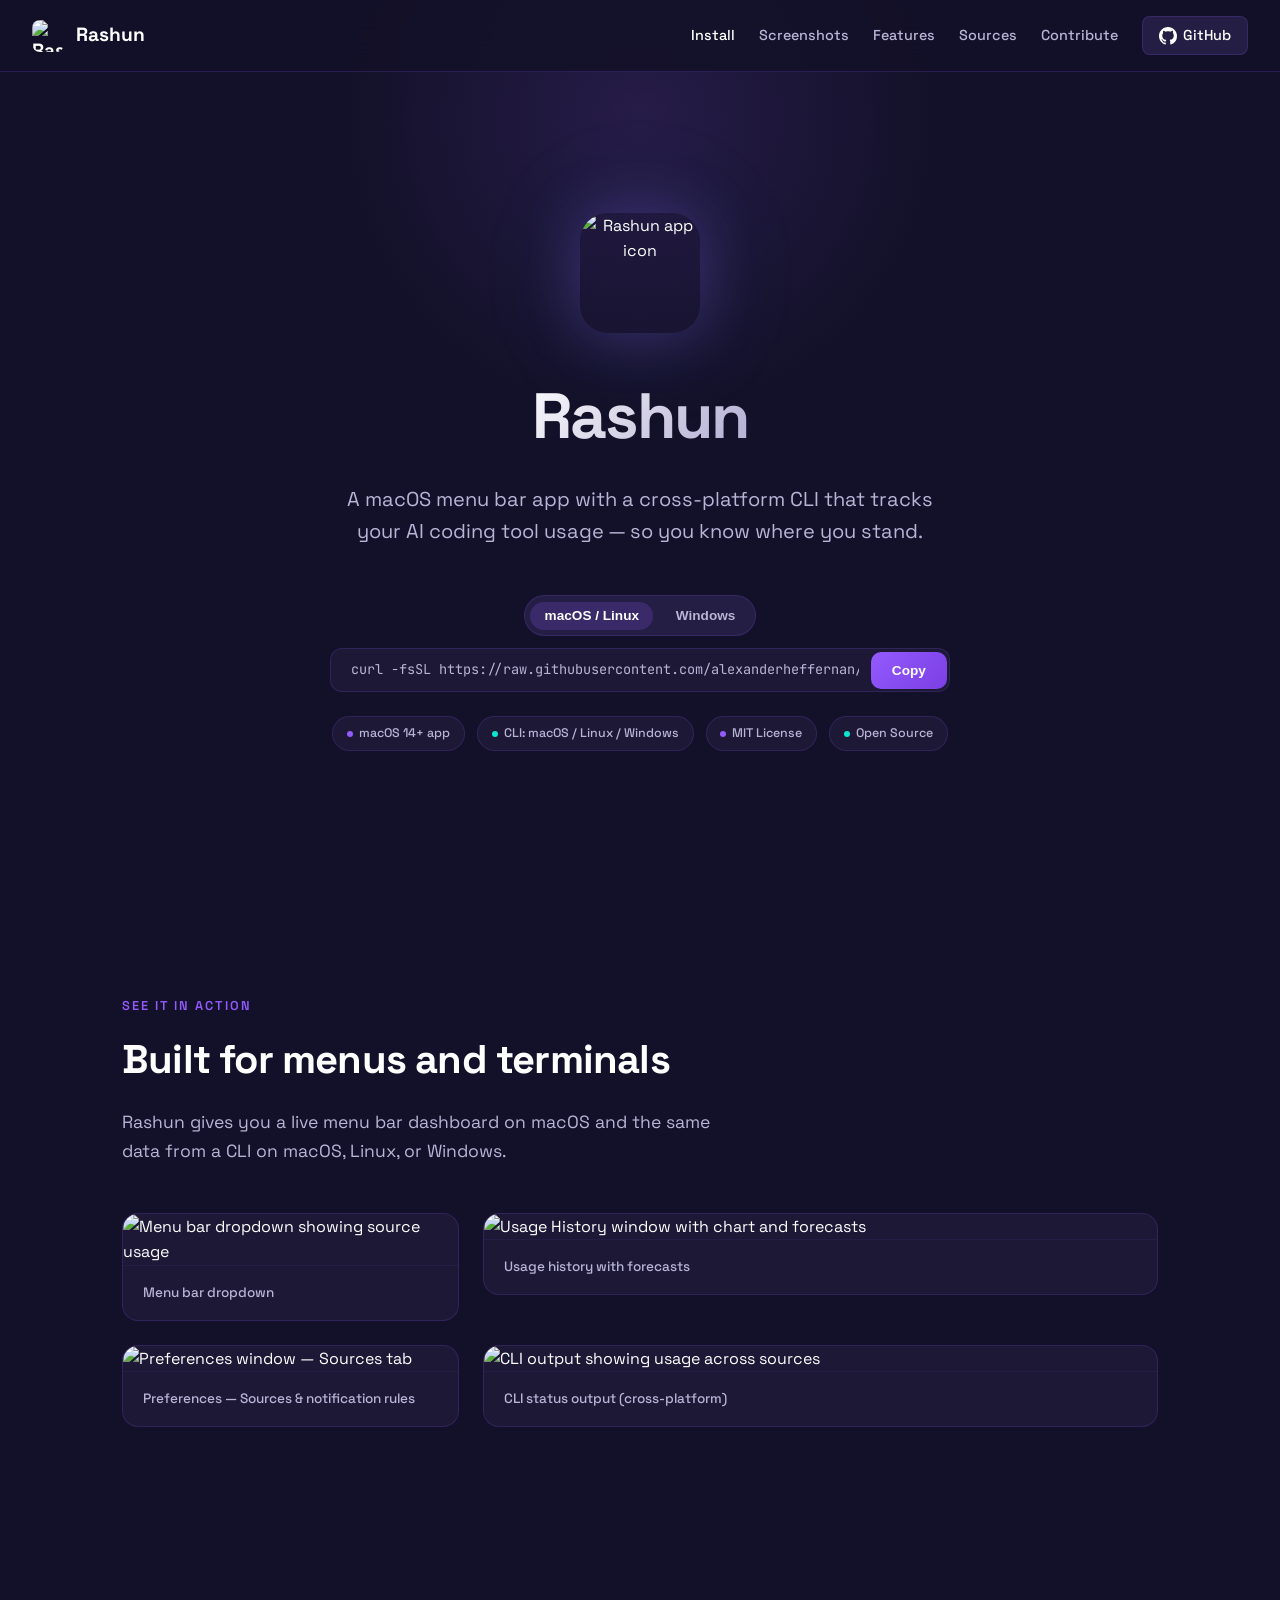
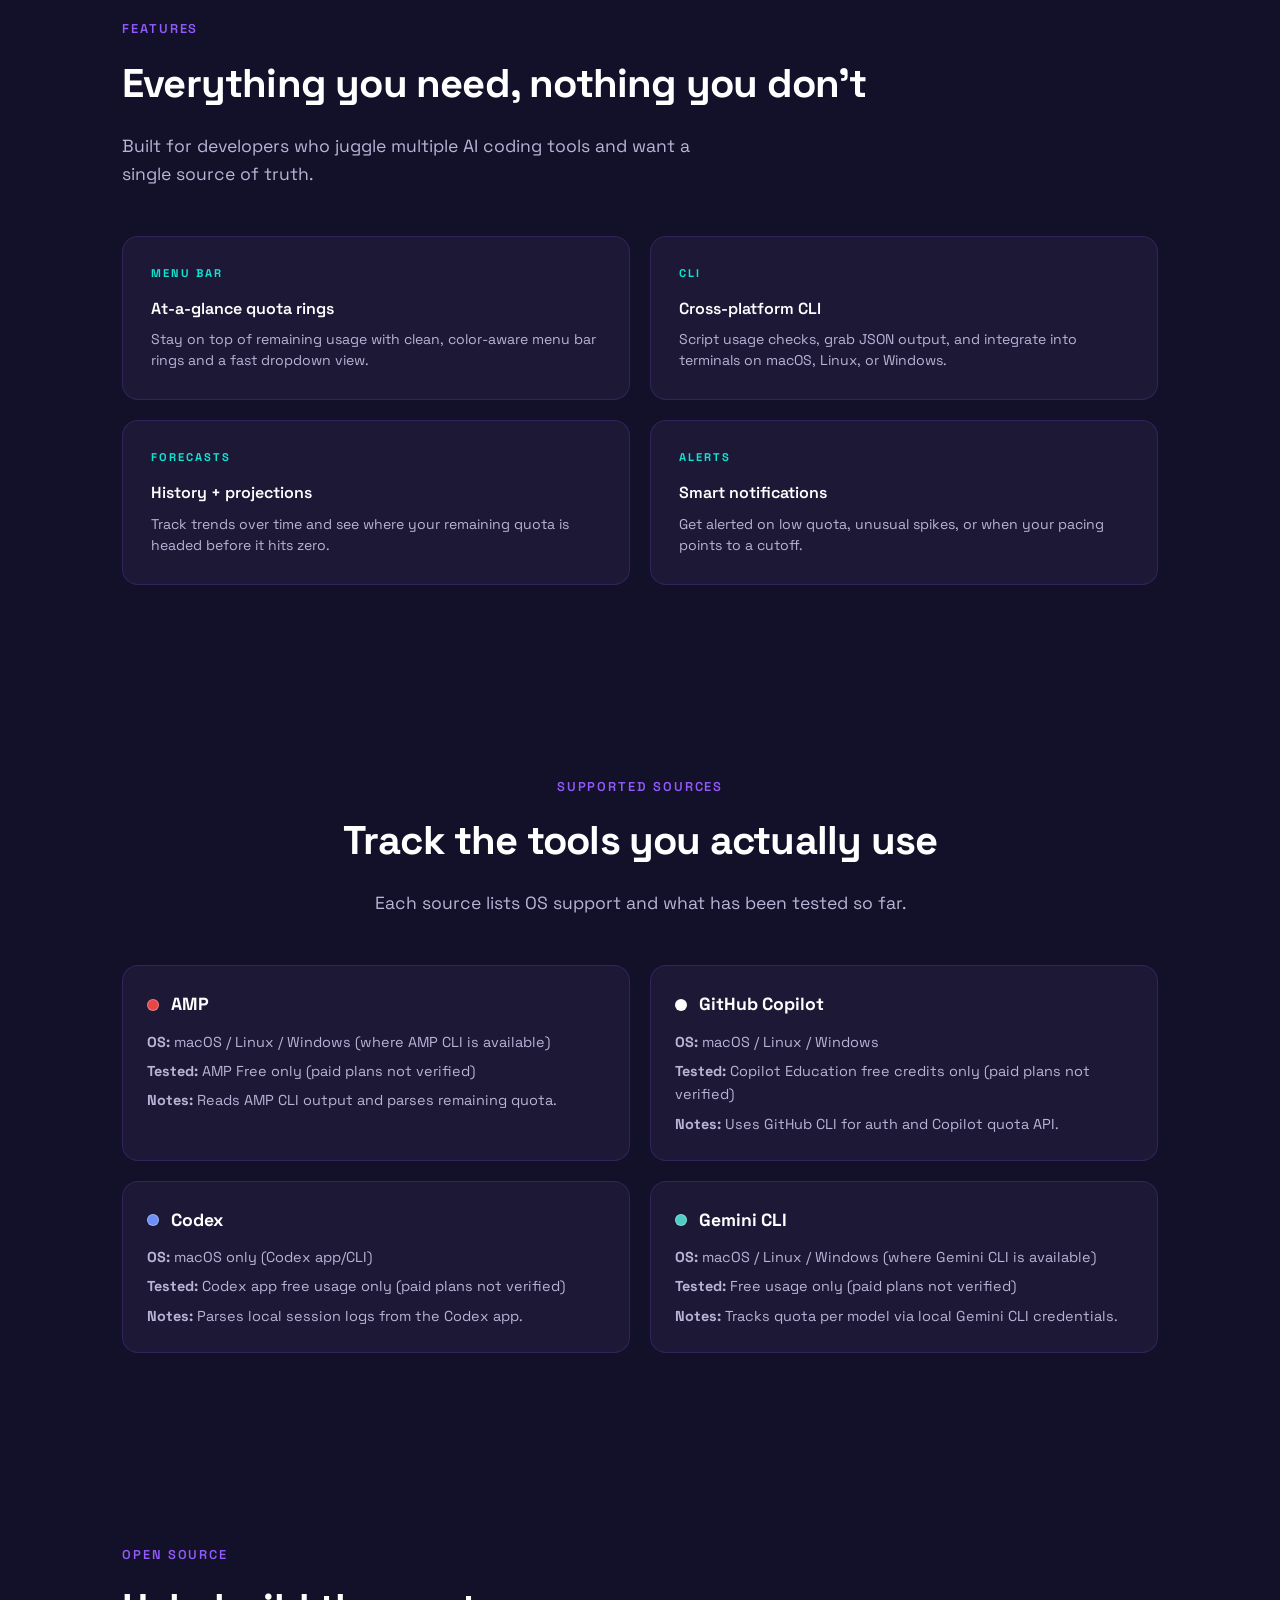
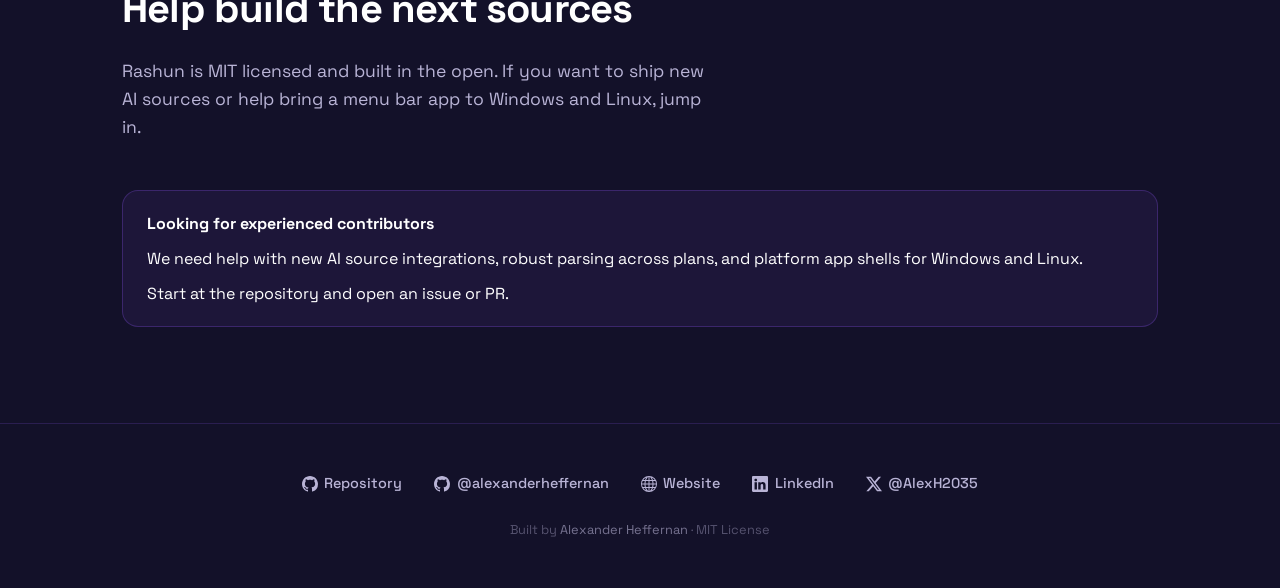
==== index.html @ 8f87a531 "feat: update index.html to enhance cross-platform support and improve installation instructions" ====
<!DOCTYPE html>
<html lang="en">
<head>
  <meta charset="UTF-8" />
  <meta name="viewport" content="width=device-width, initial-scale=1.0" />
  <title>Rashun — AI Usage Monitor for macOS + Cross-Platform CLI</title>
  <meta name="description" content="Rashun is a macOS menu bar app with a cross-platform CLI that tracks AI coding tool usage across Amp, Copilot, Codex, and Gemini." />
  <meta name="keywords" content="Rashun, AI usage monitor, macOS menu bar app, cross-platform CLI, Linux Windows CLI, Copilot usage tracker, Amp usage, Codex usage, Gemini usage, AI token tracker, developer tools" />
  <meta name="author" content="Alexander Heffernan" />
  <meta name="robots" content="index, follow" />
  <link rel="canonical" href="https://rashun.alexheffernan.dev" />

  <!-- Favicon & Icons -->
  <link rel="icon" type="image/jpeg" href="https://raw.githubusercontent.com/AlexanderHeffernan/Rashun/main/icon.jpg" />
  <link rel="apple-touch-icon" href="https://raw.githubusercontent.com/AlexanderHeffernan/Rashun/main/icon.jpg" />

  <!-- Open Graph (link previews in Slack, iMessage, Discord, Facebook, etc.) -->
  <meta property="og:type" content="website" />
  <meta property="og:url" content="https://rashun.alexheffernan.dev" />
  <meta property="og:title" content="Rashun — AI Usage Monitor for macOS + Cross-Platform CLI" />
  <meta property="og:description" content="A macOS menu bar app with a cross-platform CLI that tracks usage across Amp, Copilot, Codex, and Gemini." />
  <meta property="og:image" content="https://raw.githubusercontent.com/AlexanderHeffernan/Rashun/main/icon.jpg" />
  <meta property="og:image:alt" content="Rashun app icon" />
  <meta property="og:site_name" content="Rashun" />
  <meta property="og:locale" content="en_US" />

  <!-- Twitter / X Card -->
  <meta name="twitter:card" content="summary" />
  <meta name="twitter:url" content="https://rashun.alexheffernan.dev" />
  <meta name="twitter:title" content="Rashun — AI Usage Monitor for macOS + Cross-Platform CLI" />
  <meta name="twitter:description" content="A macOS menu bar app with a cross-platform CLI that tracks usage across Amp, Copilot, Codex, and Gemini." />
  <meta name="twitter:image" content="https://raw.githubusercontent.com/AlexanderHeffernan/Rashun/main/icon.jpg" />
  <meta name="twitter:image:alt" content="Rashun app icon" />
  <meta name="twitter:creator" content="@AlexanderHeffernan" />

  <!-- JSON-LD Structured Data -->
  <script type="application/ld+json">
  {
    "@context": "https://schema.org",
    "@type": "SoftwareApplication",
    "name": "Rashun",
    "operatingSystem": "macOS, Windows, Linux",
    "applicationCategory": "DeveloperApplication",
    "description": "A macOS menu bar app with a cross-platform CLI that tracks AI coding tool usage across Amp, Copilot, Codex, and Gemini.",
    "url": "https://rashun.alexheffernan.dev",
    "image": "https://raw.githubusercontent.com/AlexanderHeffernan/Rashun/main/icon.jpg",
    "author": {
      "@type": "Person",
      "name": "Alexander Heffernan",
      "url": "https://alexheffernan.dev"
    },
    "offers": {
      "@type": "Offer",
      "price": "0",
      "priceCurrency": "USD"
    },
    "keywords": "AI usage monitor, Copilot tracker, Amp usage, Codex, Gemini, macOS menu bar, cross-platform CLI"
  }
  </script>
  <style>
    @import url("https://fonts.googleapis.com/css2?family=JetBrains+Mono:wght@400;600&family=Space+Grotesk:wght@400;500;600;700&display=swap");

    *, *::before, *::after { margin: 0; padding: 0; box-sizing: border-box; }

    :root {
      --bg: #131129;
      --bg-card: #1C1836;
      --bg-card-alt: #241E44;
      --primary: #935AFD;
      --accent: #0DE4D1;
      --text: #ffffff;
      --text-muted: #B9B4D6;
      --warning: #FFD166;
      --stroke: rgba(147, 90, 253, 0.18);
    }

    html { scroll-behavior: smooth; }

    body {
      font-family: "Space Grotesk", "Segoe UI", system-ui, sans-serif;
      background: var(--bg);
      color: var(--text);
      line-height: 1.6;
      overflow-x: hidden;
    }

    /* ── Nav ── */
    nav {
      position: fixed;
      top: 0;
      left: 0;
      right: 0;
      z-index: 100;
      padding: 1rem 2rem;
      display: flex;
      align-items: center;
      justify-content: space-between;
      background: rgba(19, 17, 41, 0.85);
      backdrop-filter: blur(20px);
      -webkit-backdrop-filter: blur(20px);
      border-bottom: 1px solid var(--stroke);
    }

    .nav-brand {
      display: flex;
      align-items: center;
      gap: 0.75rem;
      text-decoration: none;
      color: var(--text);
      font-weight: 700;
      font-size: 1.2rem;
    }

    .nav-brand img {
      width: 32px;
      height: 32px;
      border-radius: 8px;
    }

    .nav-links {
      display: flex;
      align-items: center;
      gap: 1.5rem;
    }

    .nav-links a {
      color: var(--text-muted);
      text-decoration: none;
      font-size: 0.9rem;
      font-weight: 500;
      transition: color 0.2s;
    }

    .nav-links a:hover { color: var(--text); }
    .nav-links a.active { color: var(--text); }

    .nav-github {
      display: flex;
      align-items: center;
      gap: 0.4rem;
      background: var(--bg-card-alt);
      padding: 0.45rem 1rem;
      border-radius: 8px;
      border: 1px solid var(--stroke);
      color: var(--text) !important;
      transition: border-color 0.2s, background 0.2s;
    }

    .nav-github:hover {
      border-color: var(--primary);
      background: rgba(147, 90, 253, 0.1);
    }

    .nav-github svg { width: 18px; height: 18px; fill: currentColor; }

    /* ── Hero ── */
    .hero {
      min-height: 100vh;
      display: flex;
      flex-direction: column;
      align-items: center;
      justify-content: center;
      text-align: center;
      padding: 8rem 2rem 4rem;
      position: relative;
    }

    .hero::before {
      content: "";
      position: absolute;
      top: -20%;
      left: 50%;
      transform: translateX(-50%);
      width: 600px;
      height: 600px;
      background: radial-gradient(circle, rgba(147, 90, 253, 0.15) 0%, transparent 70%);
      pointer-events: none;
    }

    .hero-icon {
      width: 120px;
      height: 120px;
      border-radius: 28px;
      margin-bottom: 2rem;
      box-shadow: 0 0 60px rgba(147, 90, 253, 0.3), 0 0 120px rgba(13, 228, 209, 0.1);
      position: relative;
      z-index: 1;
    }

    .hero h1 {
      font-size: 4rem;
      font-weight: 800;
      letter-spacing: -0.03em;
      margin-bottom: 1rem;
      background: linear-gradient(135deg, var(--text) 0%, var(--text-muted) 85%);
      -webkit-background-clip: text;
      -webkit-text-fill-color: transparent;
      background-clip: text;
      position: relative;
      z-index: 1;
    }

    .hero p {
      font-size: 1.25rem;
      color: var(--text-muted);
      max-width: 600px;
      margin-bottom: 3rem;
      position: relative;
      z-index: 1;
    }

    .install-block {
      position: relative;
      z-index: 1;
      width: 100%;
      max-width: 620px;
    }

    .install-label {
      font-size: 0.8rem;
      text-transform: uppercase;
      letter-spacing: 0.1em;
      color: var(--accent);
      font-weight: 600;
      margin-bottom: 0.75rem;
    }

    .install-box {
      display: flex;
      align-items: center;
      background: var(--bg-card);
      border: 1px solid var(--stroke);
      border-radius: 12px;
      padding: 0.15rem 0.15rem 0.15rem 1.25rem;
      gap: 0.75rem;
      transition: border-color 0.2s;
    }

    .install-box:hover { border-color: var(--primary); }

    .install-box code {
      flex: 1;
      font-family: "JetBrains Mono", "Cascadia Code", monospace;
      font-size: 0.85rem;
      color: var(--text-muted);
      white-space: nowrap;
      overflow-x: auto;
      scrollbar-width: none;
    }

    .install-box code::-webkit-scrollbar { display: none; }

    .copy-btn {
      background: linear-gradient(135deg, var(--primary), #7B3FE4);
      color: white;
      border: none;
      padding: 0.7rem 1.3rem;
      border-radius: 10px;
      font-size: 0.85rem;
      font-weight: 600;
      cursor: pointer;
      white-space: nowrap;
      transition: opacity 0.2s, transform 0.1s;
      flex-shrink: 0;
    }

    .install-tabs {
      display: inline-flex;
      gap: 0.5rem;
      background: var(--bg-card-alt);
      border: 1px solid var(--stroke);
      border-radius: 999px;
      padding: 0.35rem;
      margin-bottom: 0.75rem;
    }

    .install-tab {
      border: none;
      background: transparent;
      color: var(--text-muted);
      font-size: 0.85rem;
      padding: 0.4rem 0.9rem;
      border-radius: 999px;
      cursor: pointer;
      transition: color 0.2s, background 0.2s;
      font-weight: 600;
    }

    .install-tab.active {
      background: rgba(147, 90, 253, 0.2);
      color: var(--text);
    }

    .install-hint {
      margin-top: 0.8rem;
      color: var(--text-muted);
      font-size: 0.85rem;
    }

    .copy-btn:hover { opacity: 0.9; }
    .copy-btn:active { transform: scale(0.97); }

    .hero-badges {
      display: flex;
      gap: 0.75rem;
      margin-top: 1.5rem;
      flex-wrap: wrap;
      justify-content: center;
      position: relative;
      z-index: 1;
    }

    .badge {
      display: inline-flex;
      align-items: center;
      gap: 0.4rem;
      font-size: 0.78rem;
      font-weight: 500;
      color: var(--text-muted);
      background: var(--bg-card);
      padding: 0.4rem 0.85rem;
      border-radius: 20px;
      border: 1px solid var(--stroke);
    }

    .badge-dot {
      width: 6px;
      height: 6px;
      border-radius: 50%;
    }

    .badge-dot.purple { background: var(--primary); }
    .badge-dot.cyan { background: var(--accent); }

    /* ── Section shared ── */
    section {
      padding: 6rem 2rem;
      max-width: 1100px;
      margin: 0 auto;
    }

    .section-label {
      font-size: 0.8rem;
      text-transform: uppercase;
      letter-spacing: 0.15em;
      color: var(--primary);
      font-weight: 600;
      margin-bottom: 0.75rem;
    }

    .section-title {
      font-size: 2.5rem;
      font-weight: 700;
      letter-spacing: -0.02em;
      margin-bottom: 1rem;
    }

    .section-desc {
      color: var(--text-muted);
      font-size: 1.1rem;
      max-width: 600px;
      margin-bottom: 3rem;
    }

    /* ── Screenshots ── */
    .screenshots-grid {
      display: grid;
      grid-template-columns: 1fr 2fr;
      gap: 1.5rem;
      align-items: start;
    }

    .screenshot-card {
      background: var(--bg-card);
      border: 1px solid var(--stroke);
      border-radius: 16px;
      overflow: hidden;
      transition: border-color 0.3s, transform 0.3s;
    }

    .screenshot-card:hover {
      border-color: rgba(147, 90, 253, 0.3);
      transform: translateY(-4px);
    }

    .screenshot-card img {
      width: 100%;
      height: auto;
      display: block;
    }

    .screenshot-caption {
      padding: 1rem 1.25rem;
      font-size: 0.85rem;
      color: var(--text-muted);
      font-weight: 500;
      border-top: 1px solid rgba(147, 90, 253, 0.08);
    }

    .screenshot-wide {
      grid-column: 1 / -1;
    }

    /* ── Features ── */
    .features-grid {
      display: grid;
      grid-template-columns: repeat(2, 1fr);
      gap: 1.25rem;
    }

    .feature-card {
      background: var(--bg-card);
      border: 1px solid var(--stroke);
      border-radius: 16px;
      padding: 1.75rem;
      transition: border-color 0.3s, transform 0.3s;
    }

    .feature-card:hover {
      border-color: rgba(147, 90, 253, 0.25);
      transform: translateY(-2px);
    }

    .feature-icon {
      font-size: 0.7rem;
      letter-spacing: 0.18em;
      text-transform: uppercase;
      color: var(--accent);
      margin-bottom: 0.8rem;
      font-weight: 700;
    }

    .feature-card h3 {
      font-size: 1rem;
      font-weight: 600;
      margin-bottom: 0.5rem;
    }

    .feature-card p {
      font-size: 0.88rem;
      color: var(--text-muted);
      line-height: 1.5;
    }

    /* ── Sources ── */
    .sources-grid {
      display: grid;
      grid-template-columns: repeat(2, 1fr);
      gap: 1.25rem;
      margin-top: 2rem;
    }

    .source-card {
      background: var(--bg-card);
      border: 1px solid var(--stroke);
      border-radius: 16px;
      padding: 1.5rem;
      display: flex;
      flex-direction: column;
      gap: 0.75rem;
    }

    .source-header {
      display: flex;
      align-items: center;
      gap: 0.75rem;
      font-weight: 700;
      font-size: 1.1rem;
    }

    .source-dot {
      width: 12px;
      height: 12px;
      border-radius: 50%;
      flex-shrink: 0;
      border: 1px solid rgba(255, 255, 255, 0.3);
    }

    .source-meta {
      font-size: 0.9rem;
      color: var(--text-muted);
      display: grid;
      gap: 0.4rem;
    }

    .source-meta span {
      display: block;
    }

    .callout {
      background: rgba(147, 90, 253, 0.08);
      border: 1px solid rgba(147, 90, 253, 0.25);
      padding: 1.25rem 1.5rem;
      border-radius: 16px;
      display: grid;
      gap: 0.6rem;
    }

    .callout strong {
      font-size: 1rem;
    }

    /* ── Footer ── */
    footer {
      border-top: 1px solid var(--stroke);
      padding: 3rem 2rem;
      text-align: center;
    }

    .footer-links {
      display: flex;
      justify-content: center;
      gap: 2rem;
      margin-bottom: 1.5rem;
      flex-wrap: wrap;
    }

    .footer-links a {
      color: var(--text-muted);
      text-decoration: none;
      font-size: 0.9rem;
      font-weight: 500;
      transition: color 0.2s;
      display: inline-flex;
      align-items: center;
      gap: 0.4rem;
    }

    .footer-links a:hover { color: var(--accent); }

    .footer-links svg {
      width: 16px;
      height: 16px;
      fill: currentColor;
    }

    .footer-copy {
      color: rgba(185, 180, 214, 0.4);
      font-size: 0.8rem;
    }

    .footer-copy a {
      color: rgba(185, 180, 214, 0.6);
      text-decoration: none;
      transition: color 0.2s;
    }

    .footer-copy a:hover { color: var(--accent); }

    /* ── Scroll animations ── */
    .fade-in {
      opacity: 0;
      transform: translateY(20px);
      transition: opacity 0.6s ease, transform 0.6s ease;
    }

    .fade-in.visible {
      opacity: 1;
      transform: translateY(0);
    }

    .fade-in-delay-1 { transition-delay: 0.08s; }
    .fade-in-delay-2 { transition-delay: 0.16s; }
    .fade-in-delay-3 { transition-delay: 0.24s; }
    .fade-in-delay-4 { transition-delay: 0.32s; }
    .fade-in-delay-5 { transition-delay: 0.4s; }
    .fade-in-delay-6 { transition-delay: 0.48s; }
    .fade-in-delay-7 { transition-delay: 0.56s; }
    .fade-in-delay-8 { transition-delay: 0.64s; }

    /* ── Responsive ── */
    @media (max-width: 768px) {
      .hero h1 { font-size: 2.5rem; }
      .hero p { font-size: 1.05rem; }
      .hero-icon { width: 88px; height: 88px; border-radius: 22px; }
      .screenshots-grid { grid-template-columns: 1fr; }
      .features-grid { grid-template-columns: 1fr; }
      .sources-grid { grid-template-columns: 1fr; }
      .nav-links a:not(.nav-github) { display: none; }
      .section-title { font-size: 1.8rem; }
      .install-box code { font-size: 0.72rem; }
    }

    @media (max-width: 480px) {
      nav { padding: 0.75rem 1rem; }
      .hero { padding: 7rem 1.25rem 3rem; }
      section { padding: 4rem 1.25rem; }
      .install-box { flex-direction: column; padding: 1rem; gap: 0.75rem; }
      .install-box code { white-space: normal; word-break: break-all; text-align: center; }
      .copy-btn { width: 100%; }
    }
  </style>
</head>
<body>

  <!-- Nav -->
  <nav>
    <a class="nav-brand" href="#">
      <img src="https://raw.githubusercontent.com/alexanderheffernan/rashun/main/icon.jpg" alt="Rashun" />
      Rashun
    </a>
    <div class="nav-links">
      <a href="#install">Install</a>
      <a href="#screenshots">Screenshots</a>
      <a href="#features">Features</a>
      <a href="#sources">Sources</a>
      <a href="#contribute">Contribute</a>
      <a class="nav-github" href="https://github.com/alexanderheffernan/rashun" target="_blank" rel="noopener">
        <svg viewBox="0 0 16 16"><path d="M8 0C3.58 0 0 3.58 0 8c0 3.54 2.29 6.53 5.47 7.59.4.07.55-.17.55-.38 0-.19-.01-.82-.01-1.49-2.01.37-2.53-.49-2.69-.94-.09-.23-.48-.94-.82-1.13-.28-.15-.68-.52-.01-.53.63-.01 1.08.58 1.23.82.72 1.21 1.87.87 2.33.66.07-.52.28-.87.51-1.07-1.78-.2-3.64-.89-3.64-3.95 0-.87.31-1.59.82-2.15-.08-.2-.36-1.02.08-2.12 0 0 .67-.21 2.2.82.64-.18 1.32-.27 2-.27.68 0 1.36.09 2 .27 1.53-1.04 2.2-.82 2.2-.82.44 1.1.16 1.92.08 2.12.51.56.82 1.27.82 2.15 0 3.07-1.87 3.75-3.65 3.95.29.25.54.73.54 1.48 0 1.07-.01 1.93-.01 2.2 0 .21.15.46.55.38A8.013 8.013 0 0016 8c0-4.42-3.58-8-8-8z"/></svg>
        GitHub
      </a>
    </div>
  </nav>

  <!-- Hero -->
  <section class="hero" id="install">
    <img class="hero-icon fade-in" src="https://raw.githubusercontent.com/alexanderheffernan/rashun/main/icon.jpg" alt="Rashun app icon" />
    <h1 class="fade-in fade-in-delay-1">Rashun</h1>
    <p class="fade-in fade-in-delay-2">A macOS menu bar app with a cross-platform CLI that tracks your AI coding tool usage — so you know where you stand.</p>
    <div class="install-block fade-in fade-in-delay-3">
      <div class="install-tabs" role="tablist">
        <button class="install-tab active" data-os="unix" type="button">macOS / Linux</button>
        <button class="install-tab" data-os="windows" type="button">Windows</button>
      </div>
      <div class="install-box">
        <code id="install-cmd"
          data-unix="curl -fsSL https://raw.githubusercontent.com/alexanderheffernan/rashun/main/install.sh | bash"
          data-windows="irm https://raw.githubusercontent.com/alexanderheffernan/rashun/main/scripts/install/windows.ps1 | iex">curl -fsSL https://raw.githubusercontent.com/alexanderheffernan/rashun/main/install.sh | bash</code>
        <button class="copy-btn" onclick="copyInstall()">Copy</button>
      </div>
    </div>
    <div class="hero-badges fade-in fade-in-delay-4">
      <span class="badge"><span class="badge-dot purple"></span> macOS 14+ app</span>
      <span class="badge"><span class="badge-dot cyan"></span> CLI: macOS / Linux / Windows</span>
      <span class="badge"><span class="badge-dot purple"></span> MIT License</span>
      <span class="badge"><span class="badge-dot cyan"></span> Open Source</span>
    </div>
  </section>

  <!-- Screenshots -->
  <section id="screenshots">
    <div class="section-label fade-in">See it in action</div>
    <h2 class="section-title fade-in fade-in-delay-1">Built for menus and terminals</h2>
    <p class="section-desc fade-in fade-in-delay-2">Rashun gives you a live menu bar dashboard on macOS and the same data from a CLI on macOS, Linux, or Windows.</p>
    <div class="screenshots-grid">
      <div class="screenshot-card fade-in fade-in-delay-3">
        <img src="https://raw.githubusercontent.com/alexanderheffernan/rashun/main/screenshots/menu-bar.png" alt="Menu bar dropdown showing source usage" loading="lazy" />
        <div class="screenshot-caption">Menu bar dropdown</div>
      </div>
      <div class="screenshot-card fade-in fade-in-delay-4">
        <img src="https://raw.githubusercontent.com/alexanderheffernan/rashun/main/screenshots/usage-history.png" alt="Usage History window with chart and forecasts" loading="lazy" />
        <div class="screenshot-caption">Usage history with forecasts</div>
      </div>
      <div class="screenshot-card fade-in fade-in-delay-5">
        <img src="https://raw.githubusercontent.com/alexanderheffernan/rashun/main/screenshots/preferences.png" alt="Preferences window — Sources tab" loading="lazy" />
        <div class="screenshot-caption">Preferences — Sources &amp; notification rules</div>
      </div>
      <div class="screenshot-card fade-in fade-in-delay-6">
        <img src="https://raw.githubusercontent.com/alexanderheffernan/rashun/main/screenshots/cli.png" alt="CLI output showing usage across sources" loading="lazy" />
        <div class="screenshot-caption">CLI status output (cross-platform)</div>
      </div>

    </div>
  </section>

  <!-- Features -->
  <section id="features">
    <div class="section-label fade-in">Features</div>
    <h2 class="section-title fade-in fade-in-delay-1">Everything you need, nothing you don't</h2>
    <p class="section-desc fade-in fade-in-delay-2">Built for developers who juggle multiple AI coding tools and want a single source of truth.</p>
    <div class="features-grid">
      <div class="feature-card fade-in">
        <div class="feature-icon">Menu Bar</div>
        <h3>At-a-glance quota rings</h3>
        <p>Stay on top of remaining usage with clean, color-aware menu bar rings and a fast dropdown view.</p>
      </div>
      <div class="feature-card fade-in fade-in-delay-1">
        <div class="feature-icon">CLI</div>
        <h3>Cross-platform CLI</h3>
        <p>Script usage checks, grab JSON output, and integrate into terminals on macOS, Linux, or Windows.</p>
      </div>
      <div class="feature-card fade-in fade-in-delay-2">
        <div class="feature-icon">Forecasts</div>
        <h3>History + projections</h3>
        <p>Track trends over time and see where your remaining quota is headed before it hits zero.</p>
      </div>
      <div class="feature-card fade-in fade-in-delay-3">
        <div class="feature-icon">Alerts</div>
        <h3>Smart notifications</h3>
        <p>Get alerted on low quota, unusual spikes, or when your pacing points to a cutoff.</p>
      </div>
    </div>
  </section>

  <!-- Sources -->
  <section id="sources" style="text-align: center;">
    <div class="section-label fade-in">Supported sources</div>
    <h2 class="section-title fade-in fade-in-delay-1">Track the tools you actually use</h2>
    <p class="section-desc fade-in fade-in-delay-2" style="margin-left: auto; margin-right: auto;">Each source lists OS support and what has been tested so far.</p>
    <div class="sources-grid" style="text-align: left;">
      <div class="source-card fade-in fade-in-delay-3">
        <div class="source-header"><span class="source-dot" style="background: #E84545;"></span> AMP</div>
        <div class="source-meta">
          <span><strong>OS:</strong> macOS / Linux / Windows (where AMP CLI is available)</span>
          <span><strong>Tested:</strong> AMP Free only (paid plans not verified)</span>
          <span><strong>Notes:</strong> Reads AMP CLI output and parses remaining quota.</span>
        </div>
      </div>
      <div class="source-card fade-in fade-in-delay-4">
        <div class="source-header"><span class="source-dot" style="background: #FFFFFF;"></span> GitHub Copilot</div>
        <div class="source-meta">
          <span><strong>OS:</strong> macOS / Linux / Windows</span>
          <span><strong>Tested:</strong> Copilot Education free credits only (paid plans not verified)</span>
          <span><strong>Notes:</strong> Uses GitHub CLI for auth and Copilot quota API.</span>
        </div>
      </div>
      <div class="source-card fade-in fade-in-delay-5">
        <div class="source-header"><span class="source-dot" style="background: #6E8FF6;"></span> Codex</div>
        <div class="source-meta">
          <span><strong>OS:</strong> macOS only (Codex app/CLI)</span>
          <span><strong>Tested:</strong> Codex app free usage only (paid plans not verified)</span>
          <span><strong>Notes:</strong> Parses local session logs from the Codex app.</span>
        </div>
      </div>
      <div class="source-card fade-in fade-in-delay-6">
        <div class="source-header"><span class="source-dot" style="background: #4ECDC4;"></span> Gemini CLI</div>
        <div class="source-meta">
          <span><strong>OS:</strong> macOS / Linux / Windows (where Gemini CLI is available)</span>
          <span><strong>Tested:</strong> Free usage only (paid plans not verified)</span>
          <span><strong>Notes:</strong> Tracks quota per model via local Gemini CLI credentials.</span>
        </div>
      </div>
    </div>
  </section>

  <!-- Contribute -->
  <section id="contribute">
    <div class="section-label fade-in">Open source</div>
    <h2 class="section-title fade-in fade-in-delay-1">Help build the next sources</h2>
    <p class="section-desc fade-in fade-in-delay-2">Rashun is MIT licensed and built in the open. If you want to ship new AI sources or help bring a menu bar app to Windows and Linux, jump in.</p>
    <div class="callout fade-in fade-in-delay-3">
      <strong>Looking for experienced contributors</strong>
      <span>We need help with new AI source integrations, robust parsing across plans, and platform app shells for Windows and Linux.</span>
      <span>Start at the repository and open an issue or PR.</span>
    </div>
  </section>

  <!-- Footer -->
  <footer>
    <div class="footer-links">
      <a href="https://github.com/alexanderheffernan/rashun" target="_blank" rel="noopener">
        <svg viewBox="0 0 16 16"><path d="M8 0C3.58 0 0 3.58 0 8c0 3.54 2.29 6.53 5.47 7.59.4.07.55-.17.55-.38 0-.19-.01-.82-.01-1.49-2.01.37-2.53-.49-2.69-.94-.09-.23-.48-.94-.82-1.13-.28-.15-.68-.52-.01-.53.63-.01 1.08.58 1.23.82.72 1.21 1.87.87 2.33.66.07-.52.28-.87.51-1.07-1.78-.2-3.64-.89-3.64-3.95 0-.87.31-1.59.82-2.15-.08-.2-.36-1.02.08-2.12 0 0 .67-.21 2.2.82.64-.18 1.32-.27 2-.27.68 0 1.36.09 2 .27 1.53-1.04 2.2-.82 2.2-.82.44 1.1.16 1.92.08 2.12.51.56.82 1.27.82 2.15 0 3.07-1.87 3.75-3.65 3.95.29.25.54.73.54 1.48 0 1.07-.01 1.93-.01 2.2 0 .21.15.46.55.38A8.013 8.013 0 0016 8c0-4.42-3.58-8-8-8z"/></svg>
        Repository
      </a>
      <a href="https://github.com/alexanderheffernan" target="_blank" rel="noopener">
        <svg viewBox="0 0 16 16"><path d="M8 0C3.58 0 0 3.58 0 8c0 3.54 2.29 6.53 5.47 7.59.4.07.55-.17.55-.38 0-.19-.01-.82-.01-1.49-2.01.37-2.53-.49-2.69-.94-.09-.23-.48-.94-.82-1.13-.28-.15-.68-.52-.01-.53.63-.01 1.08.58 1.23.82.72 1.21 1.87.87 2.33.66.07-.52.28-.87.51-1.07-1.78-.2-3.64-.89-3.64-3.95 0-.87.31-1.59.82-2.15-.08-.2-.36-1.02.08-2.12 0 0 .67-.21 2.2.82.64-.18 1.32-.27 2-.27.68 0 1.36.09 2 .27 1.53-1.04 2.2-.82 2.2-.82.44 1.1.16 1.92.08 2.12.51.56.82 1.27.82 2.15 0 3.07-1.87 3.75-3.65 3.95.29.25.54.73.54 1.48 0 1.07-.01 1.93-.01 2.2 0 .21.15.46.55.38A8.013 8.013 0 0016 8c0-4.42-3.58-8-8-8z"/></svg>
        @alexanderheffernan
      </a>
      <a href="https://alexheffernan.dev" target="_blank" rel="noopener">
        <svg viewBox="0 0 16 16"><path d="M0 8a8 8 0 1116 0A8 8 0 010 8zm7.5-6.923c-.67.204-1.335.82-1.887 1.855A7.97 7.97 0 005.145 4H7.5V1.077zM4.09 4a9.267 9.267 0 01.64-1.539 6.7 6.7 0 01.597-.933A7.025 7.025 0 002.255 4H4.09zm-.582 3.5c.03-.877.138-1.718.312-2.5H1.674a6.958 6.958 0 00-.656 2.5h2.49zM4.847 5a12.5 12.5 0 00-.338 2.5H7.5V5H4.847zM8.5 5v2.5h2.99a12.495 12.495 0 00-.337-2.5H8.5zM4.51 8.5a12.5 12.5 0 00.337 2.5H7.5V8.5H4.51zm3.99 0V11h2.653c.187-.765.306-1.608.338-2.5H8.5zM5.145 12c.138.386.295.744.468 1.068.552 1.035 1.218 1.65 1.887 1.855V12H5.145zm.182 2.472a6.696 6.696 0 01-.597-.933A9.268 9.268 0 014.09 12H2.255a7.024 7.024 0 003.072 2.472zM3.82 11a13.652 13.652 0 01-.312-2.5h-2.49c.062.89.291 1.733.656 2.5H3.82zm6.853 3.472A7.024 7.024 0 0013.745 12H11.91a9.27 9.27 0 01-.64 1.539 6.688 6.688 0 01-.597.933zM8.5 12v2.923c.67-.204 1.335-.82 1.887-1.855.173-.324.33-.682.468-1.068H8.5zm3.68-1h2.146c.365-.767.594-1.61.656-2.5h-2.49a13.65 13.65 0 01-.312 2.5zm2.802-3.5a6.959 6.959 0 00-.656-2.5H12.18c.174.782.282 1.623.312 2.5h2.49zM11.27 2.461c.247.464.462.98.64 1.539h1.835a7.024 7.024 0 00-3.072-2.472c.218.284.418.598.597.933zM10.855 4a7.966 7.966 0 00-.468-1.068C9.835 1.897 9.17 1.282 8.5 1.077V4h2.355z"/></svg>
        Website
      </a>
      <a href="https://www.linkedin.com/in/alexander-heffernan/" target="_blank" rel="noopener">
        <svg viewBox="0 0 16 16"><path d="M0 1.146C0 .513.526 0 1.175 0h13.65C15.474 0 16 .513 16 1.146v13.708c0 .633-.526 1.146-1.175 1.146H1.175C.526 16 0 15.487 0 14.854V1.146zm4.943 12.248V6.169H2.542v7.225h2.401zm-1.2-8.212c.837 0 1.358-.554 1.358-1.248-.015-.709-.52-1.248-1.342-1.248-.822 0-1.359.54-1.359 1.248 0 .694.521 1.248 1.327 1.248h.016zm4.908 8.212V9.359c0-.216.016-.432.08-.586.173-.431.568-.878 1.232-.878.869 0 1.216.662 1.216 1.634v3.865h2.401V9.25c0-2.22-1.184-3.252-2.764-3.252-1.274 0-1.845.7-2.165 1.193v.025h-.016a5.54 5.54 0 01.016-.025V6.169h-2.4c.03.678 0 7.225 0 7.225h2.4z"/></svg>
        LinkedIn
      </a>
      <a href="https://x.com/AlexH2035" target="_blank" rel="noopener">
        <svg viewBox="0 0 16 16"><path d="M12.6.75h2.454l-5.36 6.142L16 15.25h-4.937l-3.867-5.07-4.425 5.07H.316l5.733-6.57L0 .75h5.063l3.495 4.633L12.601.75Zm-.86 13.028h1.36L4.323 2.145H2.865l8.875 11.633Z"/></svg>
        @AlexH2035
      </a>
    </div>
    <div class="footer-copy">
      Built by <a href="https://alexheffernan.dev" target="_blank" rel="noopener">Alexander Heffernan</a> · MIT License
    </div>
  </footer>

  <script>
    const observer = new IntersectionObserver((entries) => {
      entries.forEach(entry => {
        if (entry.isIntersecting) {
          entry.target.classList.add('visible');
          observer.unobserve(entry.target);
        }
      });
    }, { threshold: 0.1 });

    document.querySelectorAll('.fade-in').forEach(el => observer.observe(el));

    const installCode = document.getElementById('install-cmd');
    const installTabs = document.querySelectorAll('.install-tab');

    function setInstallOS(os) {
      installTabs.forEach(tab => {
        tab.classList.toggle('active', tab.dataset.os === os);
      });
      if (os === 'windows') {
        installCode.textContent = installCode.dataset.windows;
      } else {
        installCode.textContent = installCode.dataset.unix;
      }
    }

    installTabs.forEach(tab => {
      tab.addEventListener('click', () => {
        setInstallOS(tab.dataset.os);
      });
    });

    const isWindows = navigator.userAgent.toLowerCase().includes('windows');
    setInstallOS(isWindows ? 'windows' : 'unix');

    const navLinks = Array.from(document.querySelectorAll('.nav-links a[href^="#"]'));
    const sections = navLinks
      .map(link => document.querySelector(link.getAttribute('href')))
      .filter(Boolean);

    const navObserver = new IntersectionObserver((entries) => {
      entries.forEach(entry => {
        if (!entry.isIntersecting) { return; }
        navLinks.forEach(link => link.classList.remove('active'));
        const activeLink = navLinks.find(link => link.getAttribute('href') === `#${entry.target.id}`);
        if (activeLink) {
          activeLink.classList.add('active');
        }
      });
    }, { threshold: 0.4 });

    sections.forEach(section => navObserver.observe(section));

    function copyInstall() {
      const cmd = installCode.textContent;
      navigator.clipboard.writeText(cmd).then(() => {
        const btn = document.querySelector('.copy-btn');
        btn.textContent = 'Copied!';
        btn.style.background = 'linear-gradient(135deg, #0DE4D1, #0BBFB3)';
        setTimeout(() => {
          btn.textContent = 'Copy';
          btn.style.background = '';
        }, 2000);
      });
    }
  </script>

</body>
</html>
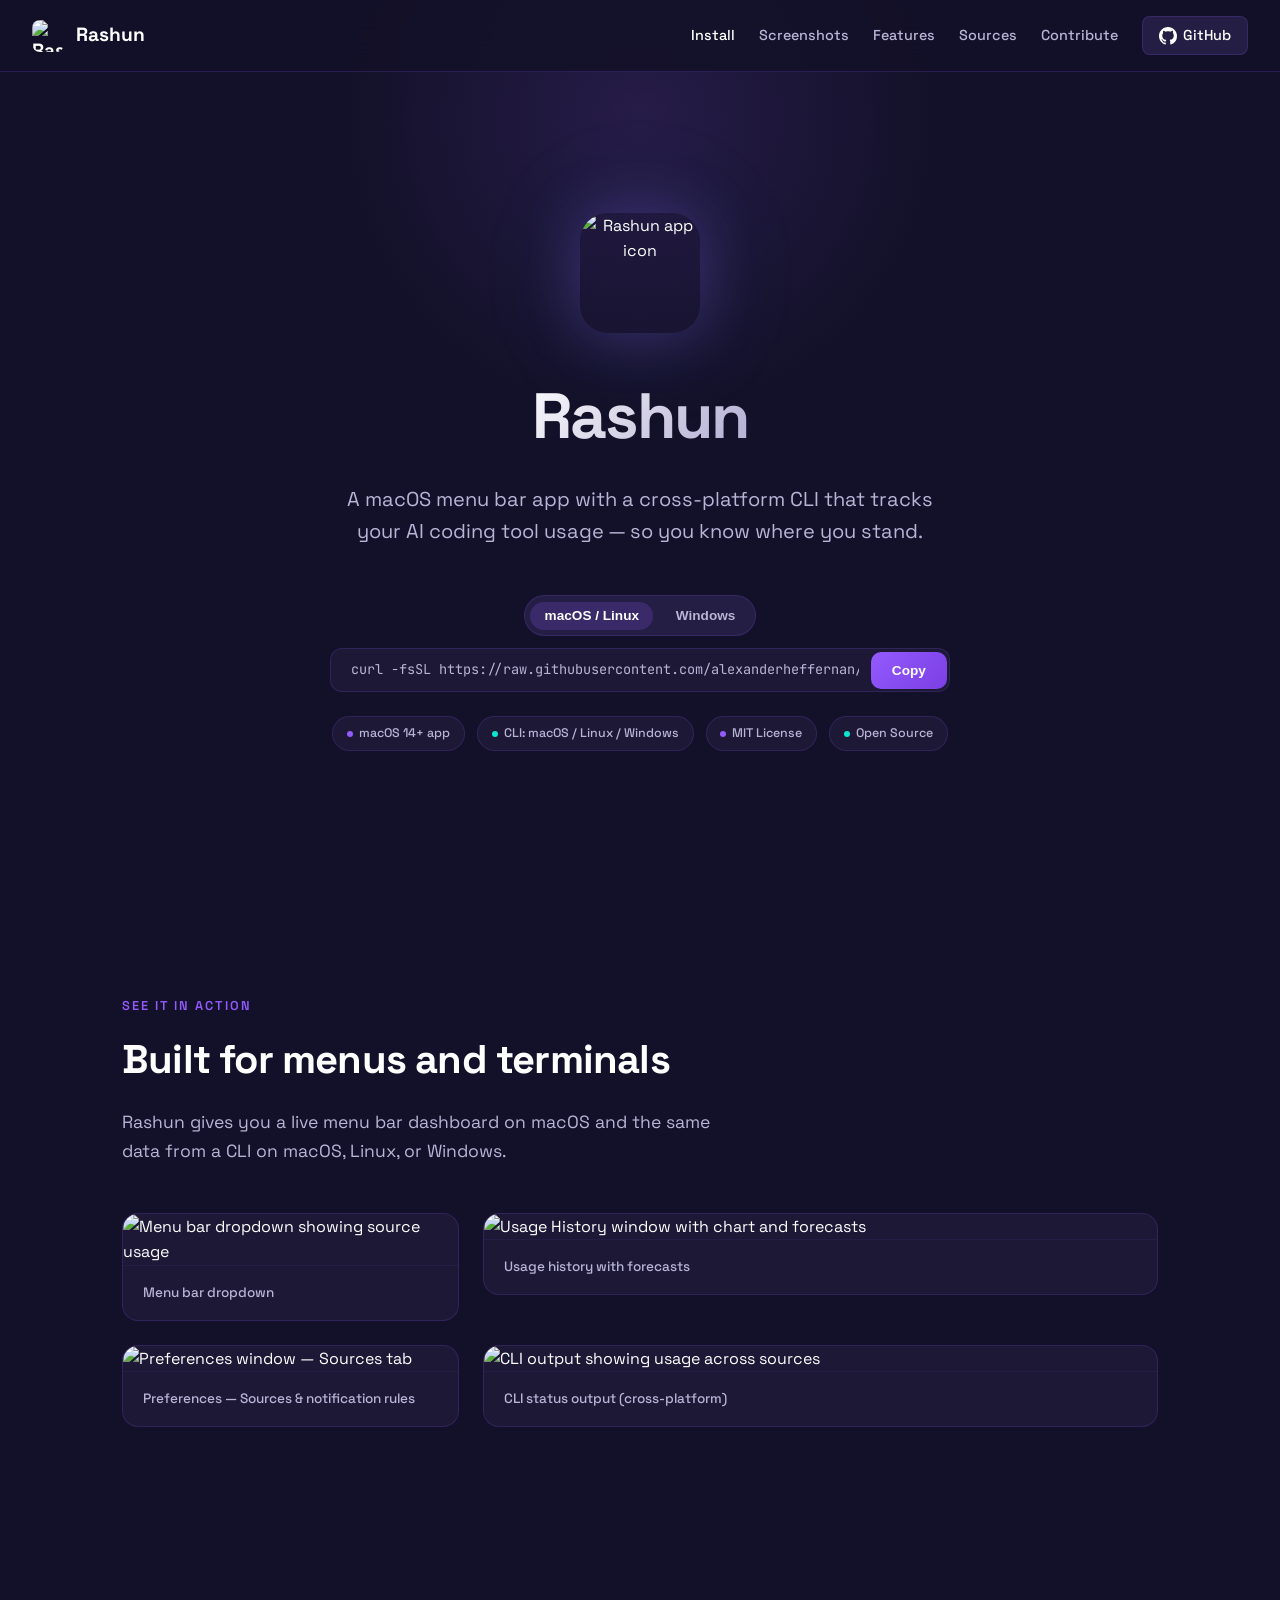
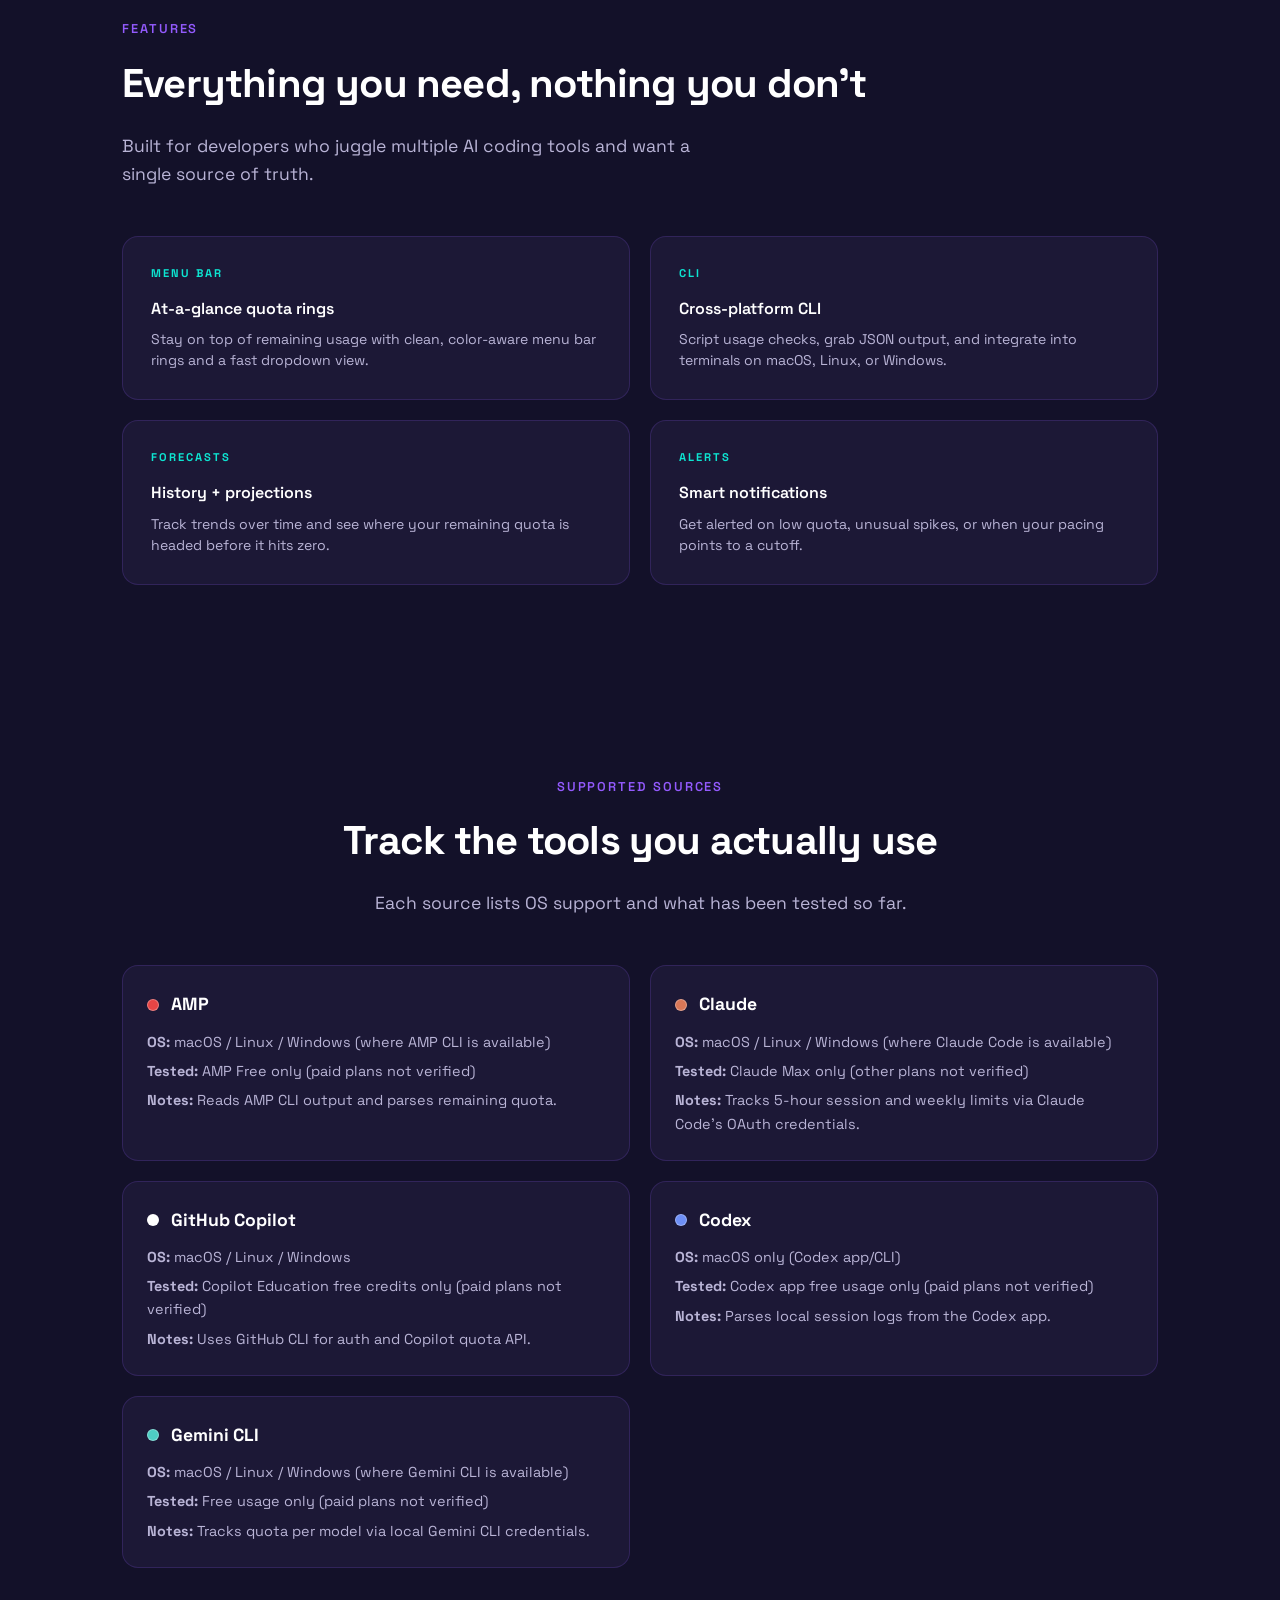
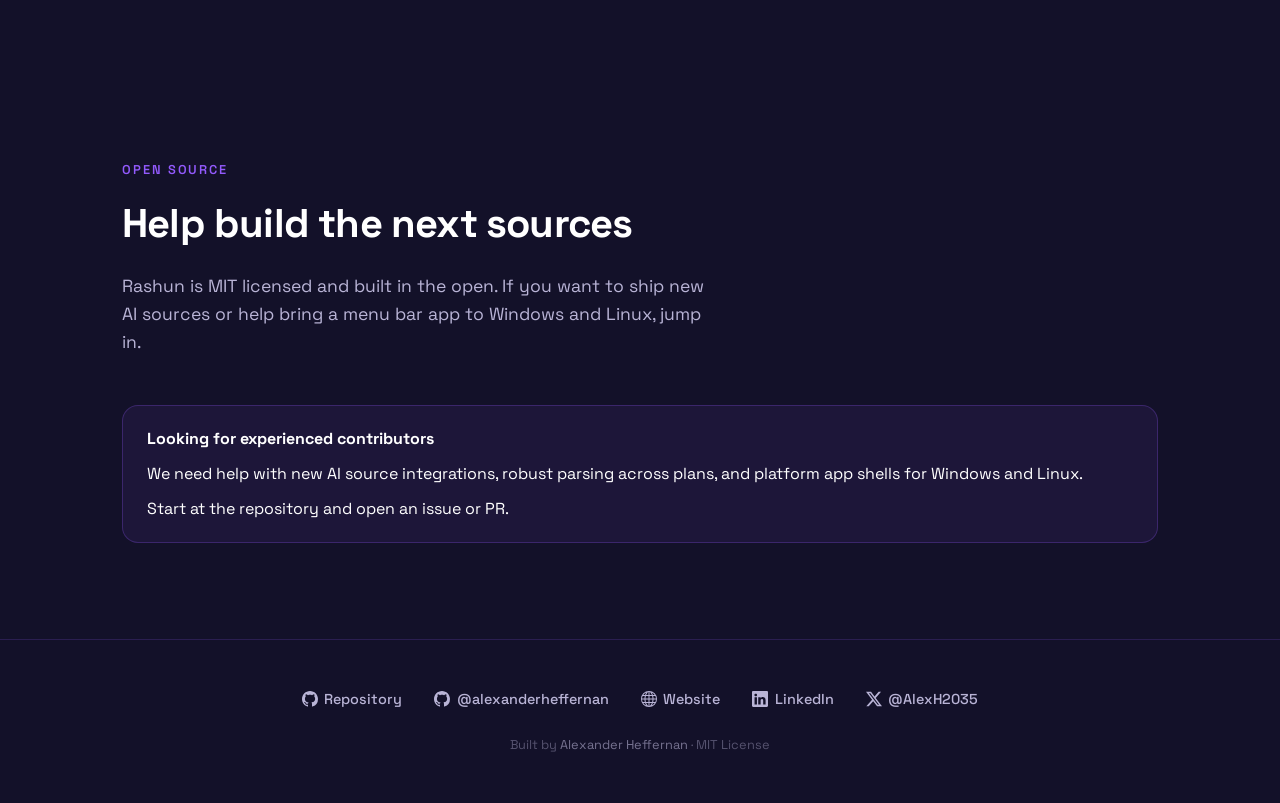
==== commit 02ec64a9: "Add Claude usage source Track Claude subscription usage (5-hour session, weekly, and opt-in model-sc" ====
--- a/index.html
+++ b/index.html
@@ -4,8 +4,8 @@
   <meta charset="UTF-8" />
   <meta name="viewport" content="width=device-width, initial-scale=1.0" />
   <title>Rashun — AI Usage Monitor for macOS + Cross-Platform CLI</title>
-  <meta name="description" content="Rashun is a macOS menu bar app with a cross-platform CLI that tracks AI coding tool usage across Amp, Copilot, Codex, and Gemini." />
-  <meta name="keywords" content="Rashun, AI usage monitor, macOS menu bar app, cross-platform CLI, Linux Windows CLI, Copilot usage tracker, Amp usage, Codex usage, Gemini usage, AI token tracker, developer tools" />
+  <meta name="description" content="Rashun is a macOS menu bar app with a cross-platform CLI that tracks AI coding tool usage across Amp, Claude, Copilot, Codex, and Gemini." />
+  <meta name="keywords" content="Rashun, AI usage monitor, macOS menu bar app, cross-platform CLI, Linux Windows CLI, Copilot usage tracker, Amp usage, Codex usage, Gemini usage, Claude usage, AI token tracker, developer tools" />
   <meta name="author" content="Alexander Heffernan" />
   <meta name="robots" content="index, follow" />
   <link rel="canonical" href="https://rashun.alexheffernan.dev" />
@@ -18,7 +18,7 @@
   <meta property="og:type" content="website" />
   <meta property="og:url" content="https://rashun.alexheffernan.dev" />
   <meta property="og:title" content="Rashun — AI Usage Monitor for macOS + Cross-Platform CLI" />
-  <meta property="og:description" content="A macOS menu bar app with a cross-platform CLI that tracks usage across Amp, Copilot, Codex, and Gemini." />
+  <meta property="og:description" content="A macOS menu bar app with a cross-platform CLI that tracks usage across Amp, Claude, Copilot, Codex, and Gemini." />
   <meta property="og:image" content="https://raw.githubusercontent.com/AlexanderHeffernan/Rashun/main/icon.jpg" />
   <meta property="og:image:alt" content="Rashun app icon" />
   <meta property="og:site_name" content="Rashun" />
@@ -28,7 +28,7 @@
   <meta name="twitter:card" content="summary" />
   <meta name="twitter:url" content="https://rashun.alexheffernan.dev" />
   <meta name="twitter:title" content="Rashun — AI Usage Monitor for macOS + Cross-Platform CLI" />
-  <meta name="twitter:description" content="A macOS menu bar app with a cross-platform CLI that tracks usage across Amp, Copilot, Codex, and Gemini." />
+  <meta name="twitter:description" content="A macOS menu bar app with a cross-platform CLI that tracks usage across Amp, Claude, Copilot, Codex, and Gemini." />
   <meta name="twitter:image" content="https://raw.githubusercontent.com/AlexanderHeffernan/Rashun/main/icon.jpg" />
   <meta name="twitter:image:alt" content="Rashun app icon" />
   <meta name="twitter:creator" content="@AlexanderHeffernan" />
@@ -41,7 +41,7 @@
     "name": "Rashun",
     "operatingSystem": "macOS, Windows, Linux",
     "applicationCategory": "DeveloperApplication",
-    "description": "A macOS menu bar app with a cross-platform CLI that tracks AI coding tool usage across Amp, Copilot, Codex, and Gemini.",
+    "description": "A macOS menu bar app with a cross-platform CLI that tracks AI coding tool usage across Amp, Claude, Copilot, Codex, and Gemini.",
     "url": "https://rashun.alexheffernan.dev",
     "image": "https://raw.githubusercontent.com/AlexanderHeffernan/Rashun/main/icon.jpg",
     "author": {
@@ -704,6 +704,14 @@
           <span><strong>OS:</strong> macOS / Linux / Windows (where AMP CLI is available)</span>
           <span><strong>Tested:</strong> AMP Free only (paid plans not verified)</span>
           <span><strong>Notes:</strong> Reads AMP CLI output and parses remaining quota.</span>
+        </div>
+      </div>
+      <div class="source-card fade-in fade-in-delay-3">
+        <div class="source-header"><span class="source-dot" style="background: #D97757;"></span> Claude</div>
+        <div class="source-meta">
+          <span><strong>OS:</strong> macOS / Linux / Windows (where Claude Code is available)</span>
+          <span><strong>Tested:</strong> Claude Max only (other plans not verified)</span>
+          <span><strong>Notes:</strong> Tracks 5-hour session and weekly limits via Claude Code's OAuth credentials.</span>
         </div>
       </div>
       <div class="source-card fade-in fade-in-delay-4">
